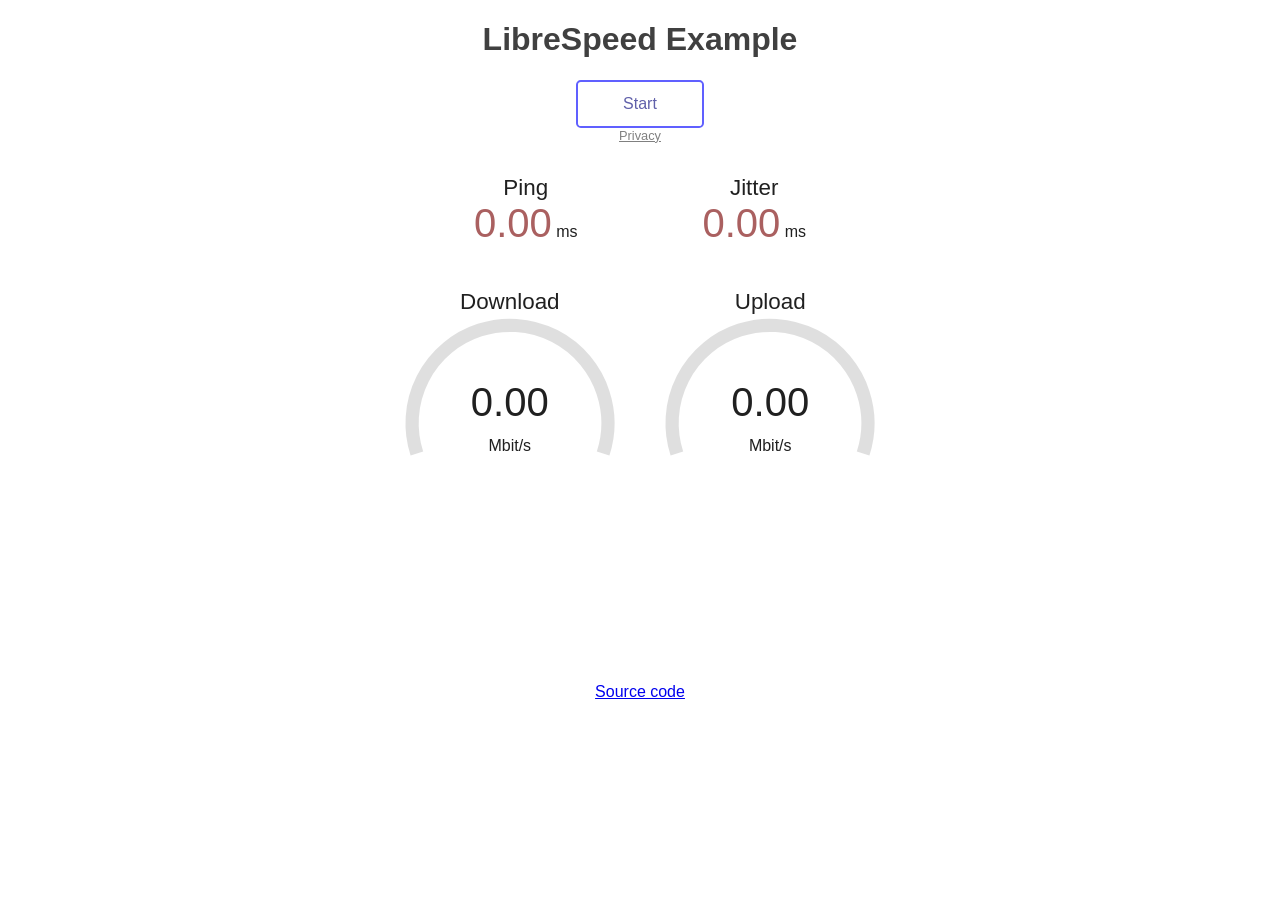
==== assets/index.html @ 64cf616e "Add index.html" ====
<!DOCTYPE html>
<html>
<head>
<meta name="viewport" content="width=device-width, initial-scale=1, shrink-to-fit=no, user-scalable=no" />
<meta charset="UTF-8" />
<link rel="shortcut icon" href="../../favicon.ico">
<script type="text/javascript" src="speedtest.js"></script>
<script type="text/javascript">
function I(i){return document.getElementById(i);}
//INITIALIZE SPEEDTEST
var s=new Speedtest(); //create speedtest object
s.setParameter("telemetry_level","basic"); //enable telemetry
s.setParameter("url_telemetry", "results/telemetry");
var server = {
	name: "demo",
	server:window.location.protocol + "//" + window.location.host,
	dlURL:"garbage",
	ulURL:"empty",
	pingURL:"empty",
	getIpURL:"getIP",
};
s.setSelectedServer(server);

var meterBk=/Trident.*rv:(\d+\.\d+)/i.test(navigator.userAgent)?"#EAEAEA":"#80808040";
var dlColor="#6060AA",
	ulColor="#616161";
var progColor=meterBk;

//CODE FOR GAUGES
function drawMeter(c,amount,bk,fg,progress,prog){
	var ctx=c.getContext("2d");
	var dp=window.devicePixelRatio||1;
	var cw=c.clientWidth*dp, ch=c.clientHeight*dp;
	var sizScale=ch*0.0055;
	if(c.width==cw&&c.height==ch){
		ctx.clearRect(0,0,cw,ch);
	}else{
		c.width=cw;
		c.height=ch;
	}
	ctx.beginPath();
	ctx.strokeStyle=bk;
	ctx.lineWidth=12*sizScale;
	ctx.arc(c.width/2,c.height-58*sizScale,c.height/1.8-ctx.lineWidth,-Math.PI*1.1,Math.PI*0.1);
	ctx.stroke();
	ctx.beginPath();
	ctx.strokeStyle=fg;
	ctx.lineWidth=12*sizScale;
	ctx.arc(c.width/2,c.height-58*sizScale,c.height/1.8-ctx.lineWidth,-Math.PI*1.1,amount*Math.PI*1.2-Math.PI*1.1);
	ctx.stroke();
	if(typeof progress !== "undefined"){
		ctx.fillStyle=prog;
		ctx.fillRect(c.width*0.3,c.height-16*sizScale,c.width*0.4*progress,4*sizScale);
	}
}
function mbpsToAmount(s){
	return 1-(1/(Math.pow(1.3,Math.sqrt(s))));
}
function format(d){
    d=Number(d);
    if(d<10) return d.toFixed(2);
    if(d<100) return d.toFixed(1);
    return d.toFixed(0);
}

//UI CODE
var uiData=null;
function startStop(){
    if(s.getState()==3){
		//speedtest is running, abort
		s.abort();
		data=null;
		I("startStopBtn").className="";
		initUI();
	}else{
		//test is not running, begin
		I("startStopBtn").className="running";
		I("shareArea").style.display="none";
		s.onupdate=function(data){
            uiData=data;
		};
		s.onend=function(aborted){
            I("startStopBtn").className="";
            updateUI(true);
            if(!aborted){
                //if testId is present, show sharing panel, otherwise do nothing
                try{
                    var testId=uiData.testId;
                    if(testId!=null){
                        var shareURL=window.location.href.substring(0,window.location.href.lastIndexOf("/"))+"/results/?id="+testId;
                        I("resultsImg").src=shareURL;
                        I("resultsURL").value=shareURL;
                        I("testId").innerHTML=testId;
                        I("shareArea").style.display="";
                    }
                }catch(e){}
            }
		};
		s.start();
	}
}
//this function reads the data sent back by the test and updates the UI
function updateUI(forced){
	if(!forced&&s.getState()!=3) return;
	if(uiData==null) return;
	var status=uiData.testState;
	I("ip").textContent=uiData.clientIp;
	I("dlText").textContent=(status==1&&uiData.dlStatus==0)?"...":format(uiData.dlStatus);
	drawMeter(I("dlMeter"),mbpsToAmount(Number(uiData.dlStatus*(status==1?oscillate():1))),meterBk,dlColor,Number(uiData.dlProgress),progColor);
	I("ulText").textContent=(status==3&&uiData.ulStatus==0)?"...":format(uiData.ulStatus);
	drawMeter(I("ulMeter"),mbpsToAmount(Number(uiData.ulStatus*(status==3?oscillate():1))),meterBk,ulColor,Number(uiData.ulProgress),progColor);
	I("pingText").textContent=format(uiData.pingStatus);
	I("jitText").textContent=format(uiData.jitterStatus);
}
function oscillate(){
	return 1+0.02*Math.sin(Date.now()/100);
}
//update the UI every frame
window.requestAnimationFrame=window.requestAnimationFrame||window.webkitRequestAnimationFrame||window.mozRequestAnimationFrame||window.msRequestAnimationFrame||(function(callback,element){setTimeout(callback,1000/60);});
function frame(){
	requestAnimationFrame(frame);
	updateUI();
}
frame(); //start frame loop
//function to (re)initialize UI
function initUI(){
	drawMeter(I("dlMeter"),0,meterBk,dlColor,0);
	drawMeter(I("ulMeter"),0,meterBk,ulColor,0);
	I("dlText").textContent="";
	I("ulText").textContent="";
	I("pingText").textContent="";
	I("jitText").textContent="";
	I("ip").textContent="";
}
</script>
<style type="text/css">
	html,body{
		border:none; padding:0; margin:0;
		background:#FFFFFF;
		color:#202020;
	}
	body{
		text-align:center;
		font-family:"Roboto",sans-serif;
	}
	h1{
		color:#404040;
	}
	#startStopBtn{
		display:inline-block;
		margin:0 auto;
		color:#6060AA;
		background-color:rgba(0,0,0,0);
		border:0.15em solid #6060FF;
		border-radius:0.3em;
		transition:all 0.3s;
		box-sizing:border-box;
		width:8em; height:3em;
		line-height:2.7em;
		cursor:pointer;
		box-shadow: 0 0 0 rgba(0,0,0,0.1), inset 0 0 0 rgba(0,0,0,0.1);
	}
	#startStopBtn:hover{
		box-shadow: 0 0 2em rgba(0,0,0,0.1), inset 0 0 1em rgba(0,0,0,0.1);
	}
	#startStopBtn.running{
		background-color:#FF3030;
		border-color:#FF6060;
		color:#FFFFFF;
	}
	#startStopBtn:before{
		content:"Start";
	}
	#startStopBtn.running:before{
		content:"Abort";
	}
	#test{
		margin-top:2em;
		margin-bottom:12em;
	}
	div.testArea{
		display:inline-block;
		width:16em;
		height:12.5em;
		position:relative;
		box-sizing:border-box;
	}
	div.testArea2{
		display:inline-block;
		width:14em;
		height:7em;
		position:relative;
		box-sizing:border-box;
		text-align:center;
	}
	div.testArea div.testName{
		position:absolute;
		top:0.1em; left:0;
		width:100%;
		font-size:1.4em;
		z-index:9;
	}
	div.testArea2 div.testName{
        display:block;
        text-align:center;
        font-size:1.4em;
	}
	div.testArea div.meterText{
		position:absolute;
		bottom:1.55em; left:0;
		width:100%;
		font-size:2.5em;
		z-index:9;
	}
	div.testArea2 div.meterText{
        display:inline-block;
        font-size:2.5em;
	}
	div.meterText:empty:before{
		content:"0.00";
	}
	div.testArea div.unit{
		position:absolute;
		bottom:2em; left:0;
		width:100%;
		z-index:9;
	}
	div.testArea2 div.unit{
		display:inline-block;
	}
	div.testArea canvas{
		position:absolute;
		top:0; left:0; width:100%; height:100%;
		z-index:1;
	}
	div.testGroup{
		display:block;
        margin: 0 auto;
	}
	#shareArea{
		width:95%;
		max-width:40em;
		margin:0 auto;
		margin-top:2em;
	}
	#shareArea > *{
		display:block;
		width:100%;
		height:auto;
		margin: 0.25em 0;
	}
	#privacyPolicy{
        position:fixed;
        top:2em;
        bottom:2em;
        left:2em;
        right:2em;
        overflow-y:auto;
        width:auto;
        height:auto;
        box-shadow:0 0 3em 1em #000000;
        z-index:999999;
        text-align:left;
        background-color:#FFFFFF;
        padding:1em;
	}
	a.privacy{
        text-align:center;
        font-size:0.8em;
        color:#808080;
        display:block;
	}
	@media all and (max-width:40em){
		body{
			font-size:0.8em;
		}
	}
</style>
<title>LibreSpeed Example</title>
</head>
<body>
<h1>LibreSpeed Example</h1>
<div id="testWrapper">
	<div id="startStopBtn" onclick="startStop()"></div><br/>
	<a class="privacy" href="#" onclick="I('privacyPolicy').style.display=''">Privacy</a>
	<div id="test">
		<div class="testGroup">
			<div class="testArea2">
				<div class="testName">Ping</div>
				<div id="pingText" class="meterText" style="color:#AA6060"></div>
				<div class="unit">ms</div>
			</div>
			<div class="testArea2">
				<div class="testName">Jitter</div>
				<div id="jitText" class="meterText" style="color:#AA6060"></div>
				<div class="unit">ms</div>
			</div>
		</div>
		<div class="testGroup">
			<div class="testArea">
				<div class="testName">Download</div>
				<canvas id="dlMeter" class="meter"></canvas>
				<div id="dlText" class="meterText"></div>
				<div class="unit">Mbit/s</div>
			</div>
			<div class="testArea">
				<div class="testName">Upload</div>
				<canvas id="ulMeter" class="meter"></canvas>
				<div id="ulText" class="meterText"></div>
				<div class="unit">Mbit/s</div>
			</div>
		</div>
		<div id="ipArea">
			<span id="ip"></span>
		</div>
		<div id="shareArea" style="display:none">
			<h3>Share results</h3>
			<p>Test ID: <span id="testId"></span></p>
			<input type="text" value="" id="resultsURL" readonly="readonly" onclick="this.select();this.focus();this.select();document.execCommand('copy');alert('Link copied')"/>
			<img src="" id="resultsImg" />
		</div>
	</div>
	<a href="https://github.com/librespeed/speedtest">Source code</a>
</div>
<div id="privacyPolicy" style="display:none">
    <h2>Privacy Policy</h2>
    <p>This HTML5 Speedtest server is configured with telemetry enabled.</p>
    <h4>What data we collect</h4>
    <p>
        At the end of the test, the following data is collected and stored:
        <ul>
            <li>Test ID</li>
            <li>Time of testing</li>
            <li>Test results (download and upload speed, ping and jitter)</li>
            <li>IP address</li>
            <li>ISP information</li>
            <li>Approximate location (inferred from IP address, not GPS)</li>
            <li>User agent and browser locale</li>
            <li>Test log (contains no personal information)</li>
        </ul>
    </p>
    <h4>How we use the data</h4>
    <p>
        Data collected through this service is used to:
        <ul>
            <li>Allow sharing of test results (sharable image for forums, etc.)</li>
            <li>To improve the service offered to you (for instance, to detect problems on our side)</li>
        </ul>
        No personal information is disclosed to third parties.
    </p>
    <h4>Your consent</h4>
    <p>
        By starting the test, you consent to the terms of this privacy policy.
    </p>
    <h4>Data removal</h4>
    <p>
        If you want to have your information deleted, you need to provide either the ID of the test or your IP address. This is the only way to identify your data, without this information we won't be able to comply with your request.<br/><br/>
        Contact this email address for all deletion requests: <a href="mailto:PUT@YOUR_EMAIL.HERE">TO BE FILLED BY DEVELOPER</a>.
    </p>
    <br/><br/>
    <a class="privacy" href="#" onclick="I('privacyPolicy').style.display='none'">Close</a><br/>
</div>
<script type="text/javascript">setTimeout(function(){initUI()},100);</script>
</body>
</html>
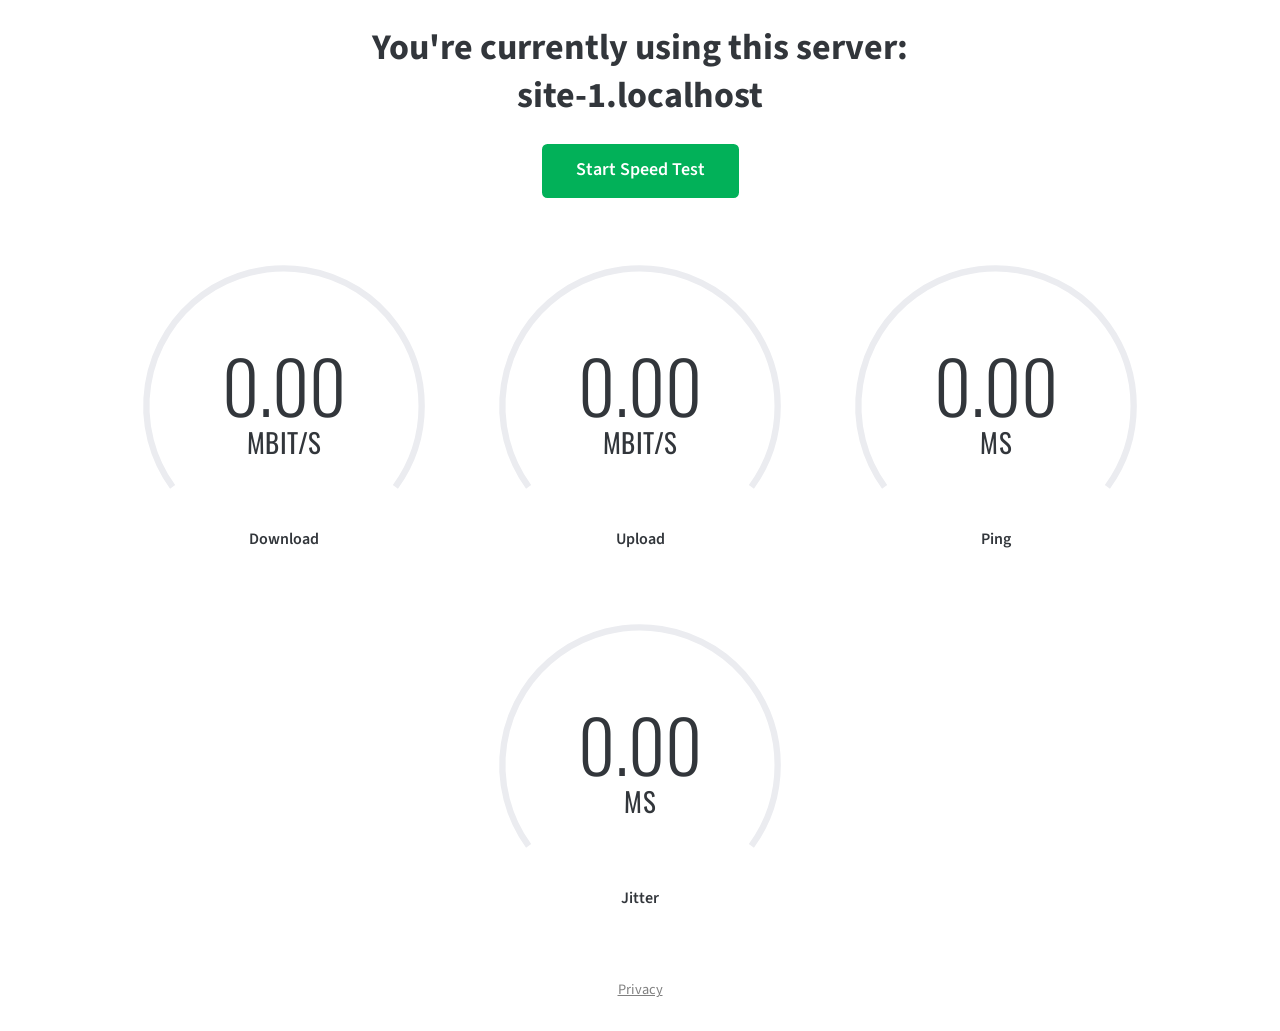
==== commit a9adc15c: "Sync frontend components with PHP version" ====
--- a/assets/index.html
+++ b/assets/index.html
@@ -1,326 +1,479 @@
 <!DOCTYPE html>
 <html>
 <head>
-<meta name="viewport" content="width=device-width, initial-scale=1, shrink-to-fit=no, user-scalable=no" />
-<meta charset="UTF-8" />
-<link rel="shortcut icon" href="../../favicon.ico">
-<script type="text/javascript" src="speedtest.js"></script>
-<script type="text/javascript">
-function I(i){return document.getElementById(i);}
-//INITIALIZE SPEEDTEST
-var s=new Speedtest(); //create speedtest object
-s.setParameter("telemetry_level","basic"); //enable telemetry
-s.setParameter("url_telemetry", "results/telemetry");
-var server = {
-	name: "demo",
-	server:window.location.protocol + "//" + window.location.host,
-	dlURL:"garbage",
-	ulURL:"empty",
-	pingURL:"empty",
-	getIpURL:"getIP",
-};
-s.setSelectedServer(server);
-
-var meterBk=/Trident.*rv:(\d+\.\d+)/i.test(navigator.userAgent)?"#EAEAEA":"#80808040";
-var dlColor="#6060AA",
-	ulColor="#616161";
-var progColor=meterBk;
-
-//CODE FOR GAUGES
-function drawMeter(c,amount,bk,fg,progress,prog){
-	var ctx=c.getContext("2d");
-	var dp=window.devicePixelRatio||1;
-	var cw=c.clientWidth*dp, ch=c.clientHeight*dp;
-	var sizScale=ch*0.0055;
-	if(c.width==cw&&c.height==ch){
-		ctx.clearRect(0,0,cw,ch);
-	}else{
-		c.width=cw;
-		c.height=ch;
-	}
-	ctx.beginPath();
-	ctx.strokeStyle=bk;
-	ctx.lineWidth=12*sizScale;
-	ctx.arc(c.width/2,c.height-58*sizScale,c.height/1.8-ctx.lineWidth,-Math.PI*1.1,Math.PI*0.1);
-	ctx.stroke();
-	ctx.beginPath();
-	ctx.strokeStyle=fg;
-	ctx.lineWidth=12*sizScale;
-	ctx.arc(c.width/2,c.height-58*sizScale,c.height/1.8-ctx.lineWidth,-Math.PI*1.1,amount*Math.PI*1.2-Math.PI*1.1);
-	ctx.stroke();
-	if(typeof progress !== "undefined"){
-		ctx.fillStyle=prog;
-		ctx.fillRect(c.width*0.3,c.height-16*sizScale,c.width*0.4*progress,4*sizScale);
-	}
-}
-function mbpsToAmount(s){
-	return 1-(1/(Math.pow(1.3,Math.sqrt(s))));
-}
-function format(d){
-    d=Number(d);
-    if(d<10) return d.toFixed(2);
-    if(d<100) return d.toFixed(1);
-    return d.toFixed(0);
-}
-
-//UI CODE
-var uiData=null;
-function startStop(){
-    if(s.getState()==3){
-		//speedtest is running, abort
-		s.abort();
-		data=null;
-		I("startStopBtn").className="";
-		initUI();
-	}else{
-		//test is not running, begin
-		I("startStopBtn").className="running";
-		I("shareArea").style.display="none";
-		s.onupdate=function(data){
-            uiData=data;
-		};
-		s.onend=function(aborted){
-            I("startStopBtn").className="";
-            updateUI(true);
-            if(!aborted){
-                //if testId is present, show sharing panel, otherwise do nothing
-                try{
-                    var testId=uiData.testId;
-                    if(testId!=null){
-                        var shareURL=window.location.href.substring(0,window.location.href.lastIndexOf("/"))+"/results/?id="+testId;
-                        I("resultsImg").src=shareURL;
-                        I("resultsURL").value=shareURL;
-                        I("testId").innerHTML=testId;
-                        I("shareArea").style.display="";
+    <meta name="viewport" content="width=device-width, initial-scale=1, shrink-to-fit=no, user-scalable=no"/>
+    <meta charset="UTF-8"/>
+    <link rel="shortcut icon" href="../../favicon.ico">
+    <link rel="stylesheet" href="https://fonts.googleapis.com/css?family=Oswald:300,400|Source+Sans+Pro:400,600">
+    <script type="text/javascript" src="speedtest.js"></script>
+    <script type="text/javascript">
+        function I(i) {
+            return document.getElementById(i);
+        }
+
+        var meterBk = "#ebecf0"; // ui--input-border
+        var dlColor = "#02b159", // grass-green
+            ulColor = "#02b159", // grass-green
+            pingColor = "#02b159", // grass-green
+            jitColor = "#02b159"; // grass-green
+        var progColor = "#0ac9f7"; // sky-blue
+
+        function setPageTitle() {
+            var pageTitleDiv = document.getElementById('pageTitle');
+            var titlePrefixNode = document.createTextNode("You're currently using this server:");
+            var lineBreakElement = document.createElement('br');
+            var locationNode = document.createTextNode('Unknown');
+            switch (window.location.hostname) {
+                case 'us1.zzz.cat':
+                    locationNode.textContent = 'Unites States 1 (Fremont, Linode)';
+                    break;
+                case 'us2.zzz.cat':
+                    locationNode.textContent = 'Unites States 2 (LAX (CN2), Bandwagon)';
+                    break;
+                case 'us3.zzz.cat':
+                    locationNode.textContent = 'Unites States 3 (LAX (CN2 GIA-E), Bandwagon)';
+                    break;
+                case 'jp1.zzz.cat':
+                    locationNode.textContent = 'Japan 1 (Tokyo 2, Linode)';
+                    break;
+                case 'jp2.zzz.cat':
+                    locationNode.textContent = 'Japan 2 (Tokyo 2, Linode)';
+                    break;
+                case 'sg1.zzz.cat':
+                    locationNode.textContent = 'Singapore (Singapore, Linode)';
+                    break;
+                case 'ca1.zzz.cat':
+                    locationNode.textContent = 'Canada (Toronto, Linode)';
+                    break;
+                default:
+                    locationNode.textContent = window.location.hostname;
+                    break;
+            }
+
+            pageTitleDiv.appendChild(titlePrefixNode);
+            pageTitleDiv.appendChild(lineBreakElement);
+            pageTitleDiv.appendChild(locationNode);
+        }
+
+        //INITIALIZE SPEEDTEST
+        var s = new Speedtest(); //create speedtest object
+
+        //CODE FOR GAUGES
+        function drawMeter(c, amount, bk, fg, progress, prog) {
+            var ctx = c.getContext("2d");
+            var dp = window.devicePixelRatio || 1;
+            var cw = c.clientWidth * dp, ch = c.clientHeight * dp;
+            var sizScale = ch * 0.0055;
+            if (c.width == cw && c.height == ch) {
+                ctx.clearRect(0, 0, cw, ch);
+            } else {
+                c.width = cw;
+                c.height = ch;
+            }
+            ctx.beginPath();
+            ctx.strokeStyle = bk;
+            ctx.lineWidth = 4 * sizScale;
+            ctx.arc(c.width / 2, c.height / 2, c.height / 2 - ctx.lineWidth, -Math.PI * 1.2, Math.PI * 0.2);
+            ctx.stroke();
+            ctx.beginPath();
+            ctx.strokeStyle = fg;
+            ctx.lineWidth = 4 * sizScale;
+            ctx.arc(c.width / 2, c.height / 2, c.height / 2 - ctx.lineWidth, -Math.PI * 1.2, amount * Math.PI * 1.2 - Math.PI * 1.2);
+            ctx.stroke();
+            if (typeof progress !== "undefined") {
+                ctx.fillStyle = prog;
+                ctx.fillRect(c.width * 0.3, c.height - 28 * sizScale, c.width * 0.4 * progress, 4 * sizScale);
+            }
+        }
+
+        function mbpsToAmount(s) {
+            return 1 - (1 / (Math.pow(1.3, Math.sqrt(s))));
+        }
+
+        function msToAmount(s) {
+            return 1 - (1 / (Math.pow(1.08, Math.sqrt(s))));
+        }
+
+        function format(d) {
+            d = Number(d);
+            if (d < 10) return d.toFixed(2);
+            if (d < 100) return d.toFixed(1);
+            return d.toFixed(0);
+        }
+
+        //UI CODE
+        var uiData = null;
+
+        function startStop() {
+            if (s.getState() == 3) {
+                //speedtest is running, abort
+                s.abort();
+                data = null;
+                I("startStopBtn").className = "";
+                initUI();
+            } else {
+                //test is not running, begin
+                I("startStopBtn").className = "running";
+                I("shareArea").style.display = "none";
+                s.onupdate = function (data) {
+                    uiData = data;
+                };
+                s.onend = function (aborted) {
+                    I("startStopBtn").className = "";
+                    updateUI(true);
+                    if (!aborted) {
+                        //if testId is present, show sharing panel, otherwise do nothing
+                        try {
+                            var testId = uiData.testId;
+                            if (testId != null) {
+                                var shareURL = window.location.href.substring(0, window.location.href.lastIndexOf("/")) + "/results?id=" + testId;
+                                I("resultsImg").src = shareURL;
+                                I("resultsURL").value = shareURL;
+                                I("testId").innerHTML = testId;
+                                I("shareArea").style.display = "";
+                            }
+                        } catch (e) {
+                        }
                     }
-                }catch(e){}
-            }
-		};
-		s.start();
-	}
-}
-//this function reads the data sent back by the test and updates the UI
-function updateUI(forced){
-	if(!forced&&s.getState()!=3) return;
-	if(uiData==null) return;
-	var status=uiData.testState;
-	I("ip").textContent=uiData.clientIp;
-	I("dlText").textContent=(status==1&&uiData.dlStatus==0)?"...":format(uiData.dlStatus);
-	drawMeter(I("dlMeter"),mbpsToAmount(Number(uiData.dlStatus*(status==1?oscillate():1))),meterBk,dlColor,Number(uiData.dlProgress),progColor);
-	I("ulText").textContent=(status==3&&uiData.ulStatus==0)?"...":format(uiData.ulStatus);
-	drawMeter(I("ulMeter"),mbpsToAmount(Number(uiData.ulStatus*(status==3?oscillate():1))),meterBk,ulColor,Number(uiData.ulProgress),progColor);
-	I("pingText").textContent=format(uiData.pingStatus);
-	I("jitText").textContent=format(uiData.jitterStatus);
-}
-function oscillate(){
-	return 1+0.02*Math.sin(Date.now()/100);
-}
-//update the UI every frame
-window.requestAnimationFrame=window.requestAnimationFrame||window.webkitRequestAnimationFrame||window.mozRequestAnimationFrame||window.msRequestAnimationFrame||(function(callback,element){setTimeout(callback,1000/60);});
-function frame(){
-	requestAnimationFrame(frame);
-	updateUI();
-}
-frame(); //start frame loop
-//function to (re)initialize UI
-function initUI(){
-	drawMeter(I("dlMeter"),0,meterBk,dlColor,0);
-	drawMeter(I("ulMeter"),0,meterBk,ulColor,0);
-	I("dlText").textContent="";
-	I("ulText").textContent="";
-	I("pingText").textContent="";
-	I("jitText").textContent="";
-	I("ip").textContent="";
-}
-</script>
-<style type="text/css">
-	html,body{
-		border:none; padding:0; margin:0;
-		background:#FFFFFF;
-		color:#202020;
-	}
-	body{
-		text-align:center;
-		font-family:"Roboto",sans-serif;
-	}
-	h1{
-		color:#404040;
-	}
-	#startStopBtn{
-		display:inline-block;
-		margin:0 auto;
-		color:#6060AA;
-		background-color:rgba(0,0,0,0);
-		border:0.15em solid #6060FF;
-		border-radius:0.3em;
-		transition:all 0.3s;
-		box-sizing:border-box;
-		width:8em; height:3em;
-		line-height:2.7em;
-		cursor:pointer;
-		box-shadow: 0 0 0 rgba(0,0,0,0.1), inset 0 0 0 rgba(0,0,0,0.1);
-	}
-	#startStopBtn:hover{
-		box-shadow: 0 0 2em rgba(0,0,0,0.1), inset 0 0 1em rgba(0,0,0,0.1);
-	}
-	#startStopBtn.running{
-		background-color:#FF3030;
-		border-color:#FF6060;
-		color:#FFFFFF;
-	}
-	#startStopBtn:before{
-		content:"Start";
-	}
-	#startStopBtn.running:before{
-		content:"Abort";
-	}
-	#test{
-		margin-top:2em;
-		margin-bottom:12em;
-	}
-	div.testArea{
-		display:inline-block;
-		width:16em;
-		height:12.5em;
-		position:relative;
-		box-sizing:border-box;
-	}
-	div.testArea2{
-		display:inline-block;
-		width:14em;
-		height:7em;
-		position:relative;
-		box-sizing:border-box;
-		text-align:center;
-	}
-	div.testArea div.testName{
-		position:absolute;
-		top:0.1em; left:0;
-		width:100%;
-		font-size:1.4em;
-		z-index:9;
-	}
-	div.testArea2 div.testName{
-        display:block;
-        text-align:center;
-        font-size:1.4em;
-	}
-	div.testArea div.meterText{
-		position:absolute;
-		bottom:1.55em; left:0;
-		width:100%;
-		font-size:2.5em;
-		z-index:9;
-	}
-	div.testArea2 div.meterText{
-        display:inline-block;
-        font-size:2.5em;
-	}
-	div.meterText:empty:before{
-		content:"0.00";
-	}
-	div.testArea div.unit{
-		position:absolute;
-		bottom:2em; left:0;
-		width:100%;
-		z-index:9;
-	}
-	div.testArea2 div.unit{
-		display:inline-block;
-	}
-	div.testArea canvas{
-		position:absolute;
-		top:0; left:0; width:100%; height:100%;
-		z-index:1;
-	}
-	div.testGroup{
-		display:block;
-        margin: 0 auto;
-	}
-	#shareArea{
-		width:95%;
-		max-width:40em;
-		margin:0 auto;
-		margin-top:2em;
-	}
-	#shareArea > *{
-		display:block;
-		width:100%;
-		height:auto;
-		margin: 0.25em 0;
-	}
-	#privacyPolicy{
-        position:fixed;
-        top:2em;
-        bottom:2em;
-        left:2em;
-        right:2em;
-        overflow-y:auto;
-        width:auto;
-        height:auto;
-        box-shadow:0 0 3em 1em #000000;
-        z-index:999999;
-        text-align:left;
-        background-color:#FFFFFF;
-        padding:1em;
-	}
-	a.privacy{
-        text-align:center;
-        font-size:0.8em;
-        color:#808080;
-        display:block;
-	}
-	@media all and (max-width:40em){
-		body{
-			font-size:0.8em;
-		}
-	}
-</style>
-<title>LibreSpeed Example</title>
+                };
+                s.start();
+            }
+        }
+
+        //this function reads the data sent back by the test and updates the UI
+        function updateUI(forced) {
+            if (!forced && s.getState() != 3) return;
+            if (uiData == null) return;
+            var status = uiData.testState;
+            I("ip").textContent = "IP Address: " + uiData.clientIp;
+            I("dlText").textContent = (status == 1 && uiData.dlStatus == 0) ? "..." : format(uiData.dlStatus);
+            drawMeter(I("dlMeter"), mbpsToAmount(Number(uiData.dlStatus * (status == 1 ? oscillate() : 1))), meterBk, dlColor, Number(uiData.dlProgress), progColor);
+            I("ulText").textContent = (status == 3 && uiData.ulStatus == 0) ? "..." : format(uiData.ulStatus);
+            drawMeter(I("ulMeter"), mbpsToAmount(Number(uiData.ulStatus * (status == 3 ? oscillate() : 1))), meterBk, ulColor, Number(uiData.ulProgress), progColor);
+            I("pingText").textContent = format(uiData.pingStatus);
+            drawMeter(I("pingMeter"), msToAmount(Number(uiData.pingStatus * (status == 2 ? oscillate() : 1))), meterBk, pingColor, Number(uiData.pingProgress), progColor);
+            I("jitText").textContent = format(uiData.jitterStatus);
+            drawMeter(I("jitMeter"), msToAmount(Number(uiData.jitterStatus * (status == 2 ? oscillate() : 1))), meterBk, jitColor, Number(uiData.pingProgress), progColor);
+        }
+
+        function oscillate() {
+            return 1 + 0.02 * Math.sin(Date.now() / 100);
+        }
+
+        //update the UI every frame
+        window.requestAnimationFrame = window.requestAnimationFrame || window.webkitRequestAnimationFrame || window.mozRequestAnimationFrame || window.msRequestAnimationFrame || (function (callback, element) {
+            setTimeout(callback, 1000 / 60);
+        });
+
+        function frame() {
+            requestAnimationFrame(frame);
+            updateUI();
+        }
+
+        frame(); //start frame loop
+        //function to (re)initialize UI
+        function initUI() {
+            drawMeter(I("dlMeter"), 0, meterBk, dlColor, 0);
+            drawMeter(I("ulMeter"), 0, meterBk, ulColor, 0);
+            drawMeter(I("pingMeter"), 0, meterBk, pingColor, 0);
+            drawMeter(I("jitMeter"), 0, meterBk, jitColor, 0);
+            I("dlText").textContent = "";
+            I("ulText").textContent = "";
+            I("pingText").textContent = "";
+            I("jitText").textContent = "";
+            I("ip").textContent = "";
+        }
+    </script>
+
+    <style type="text/css">
+        :root {
+            --dark-gray: #32363b;
+            --grass-green: #02b159;
+        }
+
+        html, body {
+            background-color: white;
+            border: none;
+            box-sizing: border-box;
+            color: var(--dark-gray);
+            padding: 0;
+            margin: 0;
+        }
+
+        html {
+            line-height: 1.15;
+            -ms-text-size-adjust: 100%;
+            -webkit-text-size-adjust: 100%;
+        }
+
+        body {
+            font-size: 18px;
+            font-size: 1.125rem;
+            line-height: 1.33333;
+            font-family: "Source Sans Pro", sans-serif;
+            font-weight: 400;
+            letter-spacing: 0;
+            margin: 1rem 1rem 2rem;
+            text-align: center;
+            -moz-osx-font-smoothing: grayscale;
+            -webkit-font-smoothing: antialiased;
+        }
+
+        *, *:before, *:after {
+            box-sizing: inherit;
+        }
+
+        #startStopBtn {
+            display: inline-block;
+            margin: 0 auto;
+            padding-left: 2rem;
+            padding-right: 2rem;
+            color: white;
+            background-color: var(--grass-green);
+            border: 0.15em solid var(--grass-green);
+            border-radius: 0.3em;
+            transition: all 0.3s;
+            box-sizing: border-box;
+            height: 3em;
+            line-height: 2.7em;
+            cursor: pointer;
+            /*box-shadow:0 0 0 rgba(0,0,0,0.1), inset 0 0 0 rgba(0,0,0,0.1);*/
+            font-weight: 600;
+        }
+
+        #startStopBtn:hover {
+            /*box-shadow: 0 0 2em rgba(0,0,0,0.1), inset 0 0 1em rgba(0,0,0,0.1);*/
+        }
+
+        #startStopBtn.running {
+            background-color: var(--dark-gray);
+            border-color: var(--dark-gray);
+            color: white;
+        }
+
+        #startStopBtn:before {
+            content: "Start Speed Test";
+        }
+
+        #startStopBtn.running:before {
+            content: "Abort";
+        }
+
+        #test {
+            margin-top: 2rem;
+            margin-bottom: 2rem;
+        }
+
+        div.testArea {
+            display: inline-block;
+            width: calc(100% - 2rem - 2rem); /* subtract margins */
+            max-width: 16em;
+            margin: 2rem;
+            position: relative;
+            box-sizing: border-box;
+        }
+
+        div.testArea::before {
+            content: '';
+            display: block;
+            padding-top: 100%;
+        }
+
+        div.testName {
+            bottom: 0;
+            font-size: 1rem;
+            font-weight: 600;
+            left: 0;
+            position: absolute;
+            width: 100%;
+            z-index: 9;
+        }
+
+        div.meterText {
+            bottom: 1.8em;
+            font-family: "Oswald", sans-serif;
+            font-size: 4em;
+            font-weight: 300;
+            left: 0;
+            line-height: 1;
+            position: absolute;
+            width: 100%;
+            z-index: 9;
+        }
+
+        div.meterText:empty:before {
+            content: "0.00";
+        }
+
+        div.unit {
+            bottom: 3.5em;
+            font-family: "Oswald", sans-serif;
+            font-size: 1.5em;
+            font-weight: 400;
+            letter-spacing: 0.5px;
+            left: 0;
+            line-height: 1;
+            position: absolute;
+            text-transform: uppercase;
+            width: 100%;
+            z-index: 9;
+        }
+
+        div.testArea canvas {
+            position: absolute;
+            top: 0;
+            left: 0;
+            width: 100%;
+            height: 100%;
+            z-index: 1;
+        }
+
+        #ipArea {
+            margin-top: 2rem;
+        }
+
+        #shareArea {
+            width: 95%;
+            max-width: 25em;
+            margin: 0 auto;
+            margin-top: 2em;
+        }
+
+        #shareArea > * {
+            display: block;
+            width: 100%;
+            height: auto;
+            margin: 0.25em 0;
+        }
+
+        #privacyPolicy {
+            position: fixed;
+            top: 10em;
+            bottom: 10em;
+            left: 15em;
+            right: 15em;
+            overflow-y: auto;
+            width: auto;
+            height: auto;
+            box-shadow: 0 0 3em 1em #000000;
+            z-index: 999999;
+            text-align: left;
+            background-color: #FFFFFF;
+            padding: 1em;
+        }
+
+        #privacyCloseBtn {
+            display: inline-block;
+            margin: 0 auto;
+            padding-left: 2rem;
+            padding-right: 2rem;
+            color: white;
+            background-color: var(--grass-green);
+            border: 0.15em solid var(--grass-green);
+            border-radius: 0.3em;
+            transition: all 0.3s;
+            box-sizing: border-box;
+            height: 3em;
+            line-height: 2.7em;
+            cursor: pointer;
+            /*box-shadow:0 0 0 rgba(0,0,0,0.1), inset 0 0 0 rgba(0,0,0,0.1);*/
+            font-weight: 600;
+        }
+
+        #resultsURL {
+            color: #333;
+            font-size: 1.2rem;
+            padding: 0.5rem 1rem;
+            border-radius: 0.2rem;
+            background-color: rgb(255, 255, 255);
+            border: green;
+            display: block;
+            border-style: dashed;
+            border-width: 2px;
+            margin: 0.8em 0 0.8em 0;
+        }
+
+        #testId {
+            margin-top: 1.4em;
+        }
+
+        a.privacy {
+            margin-top: 2em;
+            text-align: center;
+            font-size: 0.8em;
+            color: #808080;
+            display: block;
+        }
+
+        @media all and (max-width: 65em) {
+            /* 1040 px */
+            div.testGroup {
+                margin-left: -1rem;
+                margin-right: -1rem;
+            }
+
+            div.testArea {
+                font-size: 1.5384615vw; /* 16 px */
+                margin: 1rem;
+                width: calc(100% - 1rem - 1rem); /* subtract margins */
+            }
+        }
+
+        @media all and (max-width: 40em) {
+            /* 640 px */
+            div.testArea {
+                font-size: 0.8em; /* 12.8 px */
+            }
+        }
+
+    </style>
+    <title>zzz.cat Speedtest</title>
 </head>
 <body>
-<h1>LibreSpeed Example</h1>
 <div id="testWrapper">
-	<div id="startStopBtn" onclick="startStop()"></div><br/>
-	<a class="privacy" href="#" onclick="I('privacyPolicy').style.display=''">Privacy</a>
-	<div id="test">
-		<div class="testGroup">
-			<div class="testArea2">
-				<div class="testName">Ping</div>
-				<div id="pingText" class="meterText" style="color:#AA6060"></div>
-				<div class="unit">ms</div>
-			</div>
-			<div class="testArea2">
-				<div class="testName">Jitter</div>
-				<div id="jitText" class="meterText" style="color:#AA6060"></div>
-				<div class="unit">ms</div>
-			</div>
-		</div>
-		<div class="testGroup">
-			<div class="testArea">
-				<div class="testName">Download</div>
-				<canvas id="dlMeter" class="meter"></canvas>
-				<div id="dlText" class="meterText"></div>
-				<div class="unit">Mbit/s</div>
-			</div>
-			<div class="testArea">
-				<div class="testName">Upload</div>
-				<canvas id="ulMeter" class="meter"></canvas>
-				<div id="ulText" class="meterText"></div>
-				<div class="unit">Mbit/s</div>
-			</div>
-		</div>
-		<div id="ipArea">
-			<span id="ip"></span>
-		</div>
-		<div id="shareArea" style="display:none">
-			<h3>Share results</h3>
-			<p>Test ID: <span id="testId"></span></p>
-			<input type="text" value="" id="resultsURL" readonly="readonly" onclick="this.select();this.focus();this.select();document.execCommand('copy');alert('Link copied')"/>
-			<img src="" id="resultsImg" />
-		</div>
-	</div>
-	<a href="https://github.com/librespeed/speedtest">Source code</a>
+    <h1 id="pageTitle"></h1>
+    <div id="startStopBtn" onclick="startStop()"></div>
+    <br/>
+    <div id="test">
+        <div class="testGroup">
+            <div class="testArea">
+                <div class="testName">Download</div>
+                <canvas id="dlMeter" class="meter"></canvas>
+                <div id="dlText" class="meterText"></div>
+                <div class="unit">Mbit/s</div>
+            </div>
+            <div class="testArea">
+                <div class="testName">Upload</div>
+                <canvas id="ulMeter" class="meter"></canvas>
+                <div id="ulText" class="meterText"></div>
+                <div class="unit">Mbit/s</div>
+            </div>
+            <div class="testArea">
+                <div class="testName">Ping</div>
+                <canvas id="pingMeter" class="meter"></canvas>
+                <div id="pingText" class="meterText"></div>
+                <div class="unit">ms</div>
+            </div>
+
+            <div class="testArea">
+                <div class="testName">Jitter</div>
+                <canvas id="jitMeter" class="meter"></canvas>
+                <div id="jitText" class="meterText"></div>
+                <div class="unit">ms</div>
+            </div>
+        </div>
+        <div id="ipArea">
+            <span id="ip"></span>
+        </div>
+        <div><a class="privacy" href="#" onclick="I('privacyPolicy').style.display=''">Privacy</a></div>
+        <div id="shareArea" style="display:none">
+            <h3>Share your results</h3>
+            <input type="text" value="" id="resultsURL" readonly="readonly"
+                   onclick="this.select();this.focus();this.select();document.execCommand('copy');alert('Link copied')"/>
+            <img src="" id="resultsImg"/>
+            <p>Test ID: <span id="testId"></span></p>
+        </div>
+    </div>
 </div>
 <div id="privacyPolicy" style="display:none">
     <h2>Privacy Policy</h2>
@@ -328,25 +481,25 @@
     <h4>What data we collect</h4>
     <p>
         At the end of the test, the following data is collected and stored:
-        <ul>
-            <li>Test ID</li>
-            <li>Time of testing</li>
-            <li>Test results (download and upload speed, ping and jitter)</li>
-            <li>IP address</li>
-            <li>ISP information</li>
-            <li>Approximate location (inferred from IP address, not GPS)</li>
-            <li>User agent and browser locale</li>
-            <li>Test log (contains no personal information)</li>
-        </ul>
+    <ul>
+        <li>Test ID</li>
+        <li>Time of testing</li>
+        <li>Test results (download and upload speed, ping and jitter)</li>
+        <li>IP address</li>
+        <li>ISP information</li>
+        <li>Approximate location (inferred from IP address, not GPS)</li>
+        <li>User agent and browser locale</li>
+        <li>Test log (contains no personal information)</li>
+    </ul>
     </p>
     <h4>How we use the data</h4>
     <p>
         Data collected through this service is used to:
-        <ul>
-            <li>Allow sharing of test results (sharable image for forums, etc.)</li>
-            <li>To improve the service offered to you (for instance, to detect problems on our side)</li>
-        </ul>
-        No personal information is disclosed to third parties.
+    <ul>
+        <li>Allow sharing of test results (sharable image for forums, etc.)</li>
+        <li>To improve the service offered to you (for instance, to detect problems on our side)</li>
+    </ul>
+    No personal information is disclosed to third parties.
     </p>
     <h4>Your consent</h4>
     <p>
@@ -354,12 +507,17 @@
     </p>
     <h4>Data removal</h4>
     <p>
-        If you want to have your information deleted, you need to provide either the ID of the test or your IP address. This is the only way to identify your data, without this information we won't be able to comply with your request.<br/><br/>
-        Contact this email address for all deletion requests: <a href="mailto:PUT@YOUR_EMAIL.HERE">TO BE FILLED BY DEVELOPER</a>.
+        If you want to have your information deleted, you need to provide either the ID of the test or your IP address.
+        This is the only way to identify your data, without this information we won't be able to comply with your
+        request.<br/><br/>
+        Contact this email address for all deletion requests: maddie at zzz dot cat.
     </p>
     <br/><br/>
-    <a class="privacy" href="#" onclick="I('privacyPolicy').style.display='none'">Close</a><br/>
+    <a id="privacyCloseBtn" class="privacy" href="#" onclick="I('privacyPolicy').style.display='none'">Close</a><br/>
 </div>
-<script type="text/javascript">setTimeout(function(){initUI()},100);</script>
+<script type="text/javascript">setPageTitle();</script>
+<script type="text/javascript">setTimeout(function () {
+        initUI()
+    }, 100);</script>
 </body>
 </html>
